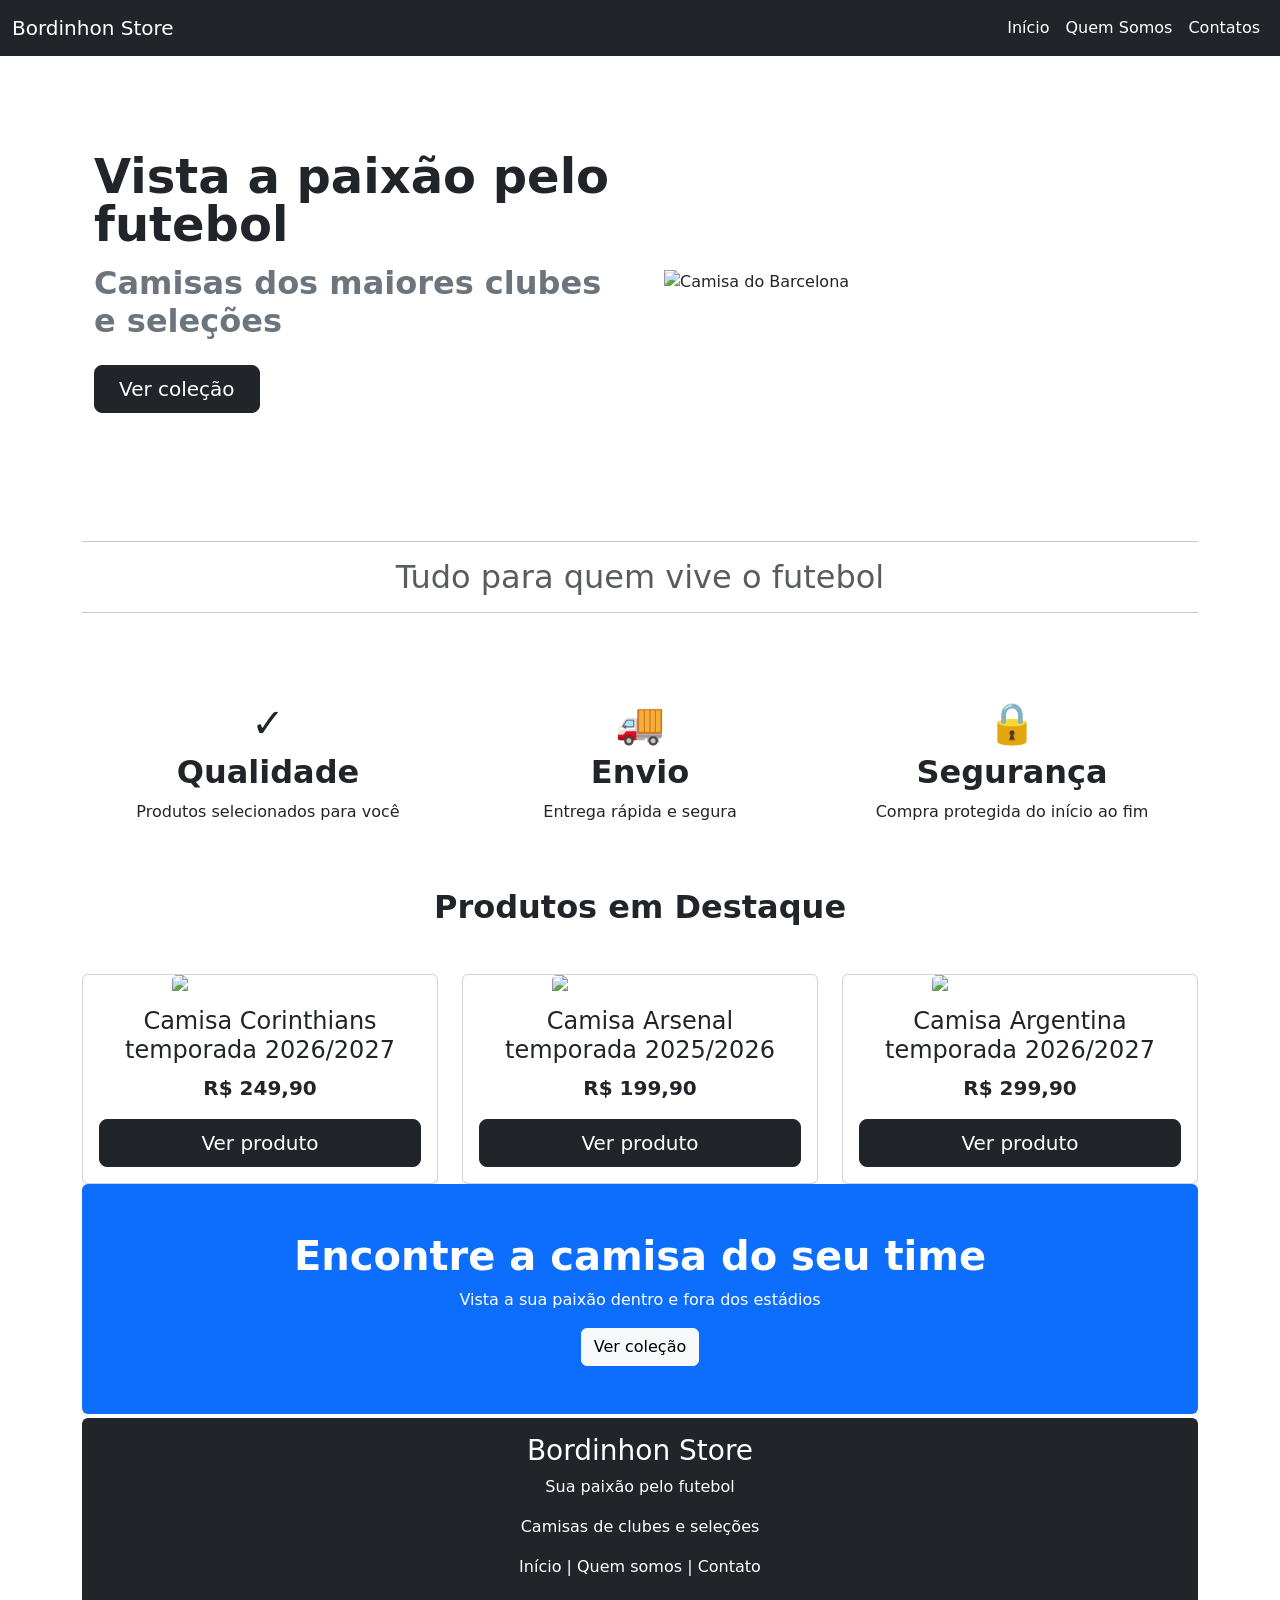
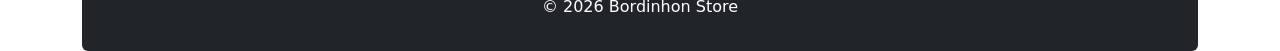
==== atividade-2/index.html @ ce66d5db "Rename index.html to atividade-2/index.html" ====
<!DOCTYPE html>
<html lang="en">
<head>
    <meta charset="UTF-8">
    <meta name="viewport" content="width=device-width, initial-scale=1.0">
    <title>Bordinhon Store</title>
    <link href="https://cdn.jsdelivr.net/npm/bootstrap@5.3.8/dist/css/bootstrap.min.css" rel="stylesheet">
    <link rel="stylesheet" href="style.css">
</head>
<body>
    <header>
        <nav class= "navbar navbar-expand-lg bg-dark">
        <div class="container-fluid">
            <a class="navbar-brand text-white" href="index.html">
                Bordinhon Store
            </a>
            <button class="navbar-toggler" type="button" data-bs-toggle="collapse" data-bs-target="#menu">
                <span class="navbar-toggler-icon"></span>
            </button>
            <div class="collapse navbar-collapse" id="menu">
            <ul class="navbar-nav ms-auto">
                <li class="nav-item">
                    <a class="nav-link text text-white"  href="index.html">Início</a>
                </li>
                <li class="nav-item">
                    <a class="nav-link text text-white"   href="quemsomos.html">Quem Somos</a>
                </li>
                    <li class="nav-item">
                        <a class="nav-link text text-white"   href="contato.html">Contatos</a>    
            </li>    
         </ul>
        </div>
        </div>
        </nav>
    </header>

        <div class="container col-xxl-8 px-4 py-5 hero">
            <div class="row flex-lg-row-reverse align-items-center g-5 py-5">
                <div class="col-10 col-sm-8 col-lg-6">
                    <img src="./imagens/camisa_barcelona_home_2024_25_vinho_5107_1_d341e920ec46adf8221fdfc56de512dc.webp" class="d-block mx-lg-auto img-fluid" alt="Camisa do Barcelona" >
                </div>
                    <div class="col-lg-6 hero-conteudo">
                        <h1 class="display-5 fw-bold lh-1 mb-3">Vista a paixão pelo futebol</h1>
                        <h2 class=" fw-semibold text-secondary mb-4 subtitulo-hero">Camisas dos maiores clubes e seleções</h2>
                        <div class="d-grid gap-2 d-md-flex justify-content-md-start">
                            <button type="button" class="btn btn-dark btn-lg px-4 me-md-2" > Ver coleção </button>
                        </div>
                    </div>
                </div>
            </div>
        
        <div class="container text-center py-3">
            <hr>
            <h2 class="text-muted mb-0">Tudo para quem vive o futebol</h2>
            <hr>
        </div>
   
    <div class="container col-xxl-8 px-4 py-5">
        <div class="row align-items-center">
            <div class="col text-center">
                <div class="fs-1">✓</div>
                <h2 class="fw-semibold">Qualidade</h2>
                <p>Produtos selecionados para você</p>
            </div>
            <div class="col text-center">
                <div class="fs-1">🚚</div>
                <h2 class="fw-semibold">Envio</h2>
                <p>Entrega rápida e segura</p>
            </div>
            <div class="col text-center">
                <div class="fs-1">🔒</div>
                <h2 class="fw-semibold">Segurança</h2>
                <p>Compra protegida do início ao fim</p>
            </div>
        </div>
    </div>

    <div class="container">
        <h2 class="text-center fw-semibold mb-5">Produtos em Destaque</h2>
        <div class="row g-4 align-items-stretch">
            <div class="col">
        <div class="card produto">
            <img class="card-img-top w-50 mx-auto" src="./imagens/camisa corinthians 26-27.webp">
            <div class="card-body">
            <h4 class="card-title text-center titulo-produto">
                Camisa Corinthians temporada 2026/2027</h4>
            <p class="card-text text-center fw-bold fs-5">
                R$ 249,90</p>
                <div class="text-center">
            <a href="#" class="btn btn-dark btn-lg w-100">
                Ver produto</a>
                </div>
            </div>
            </div>
        </div>
            <div class="col">
                <div class="card produto">
                    <img class="card-img-top w-50 mx-auto" src="./imagens/camisa arsenal 25-26.webp">
                    <div class="card-body">
                    <h4 class="card-title text-center titulo-produto">
                        Camisa Arsenal temporada 2025/2026</h4>
                        <p class="card-text text-center fw-bold fs-5">R$ 199,90</p>
                        <div class="text-center">
                        <a href="#" class="btn btn-dark btn-lg w-100">
                            Ver produto</a>
                            </div>
                    </div>
                </div>
            </div>
            <div class="col">
                <div class="card produto">
                    <img class="card-img-top w-50 mx-auto" src="./imagens/Argentina shirt.jpg">
                    <div class="card-body">
                        <h4 class="card-title text-center titulo-produto">
                            Camisa Argentina temporada 2026/2027</h4>
                            <p class="card-text text-center fw-bold fs-5">R$ 299,90</p>
                            <div class="text-center">
                                <a href="#" class="btn btn-dark btn-lg w-100">
                                    Ver produto
                                </a>
                            </div>
                    </div>
                </div>
            </div>
                </div>
            </div>



            <div class="container">
                <div class="p-5 text-center bg-primary text-white rounded">
                    <h2 class="fw-semibold display-6">Encontre a camisa do seu time</h2>
                    <p>Vista a sua paixão dentro e fora dos estádios</p>
                    <a href="#" class="btn btn-light">Ver coleção</a>
                </div>
            </div>
        
    <footer>
        <div class="container mt-1">
            <div class="bg-dark text-white rounded p-3 text-center ">
                    <h3>Bordinhon Store</h3>
                    <p>Sua paixão pelo futebol</p>
                    <p>Camisas de clubes e seleções</p>
                    <p>Início | Quem somos | Contato </p>
                        <p> © 2026 Bordinhon Store</p>
                
            </div>
        </div>
    </footer>

    <script src="https://cdn.jsdelivr.net/npm/bootstrap@5.3.8/dist/js/bootstrap.bundle.min.js"></script>
</body>
</html>
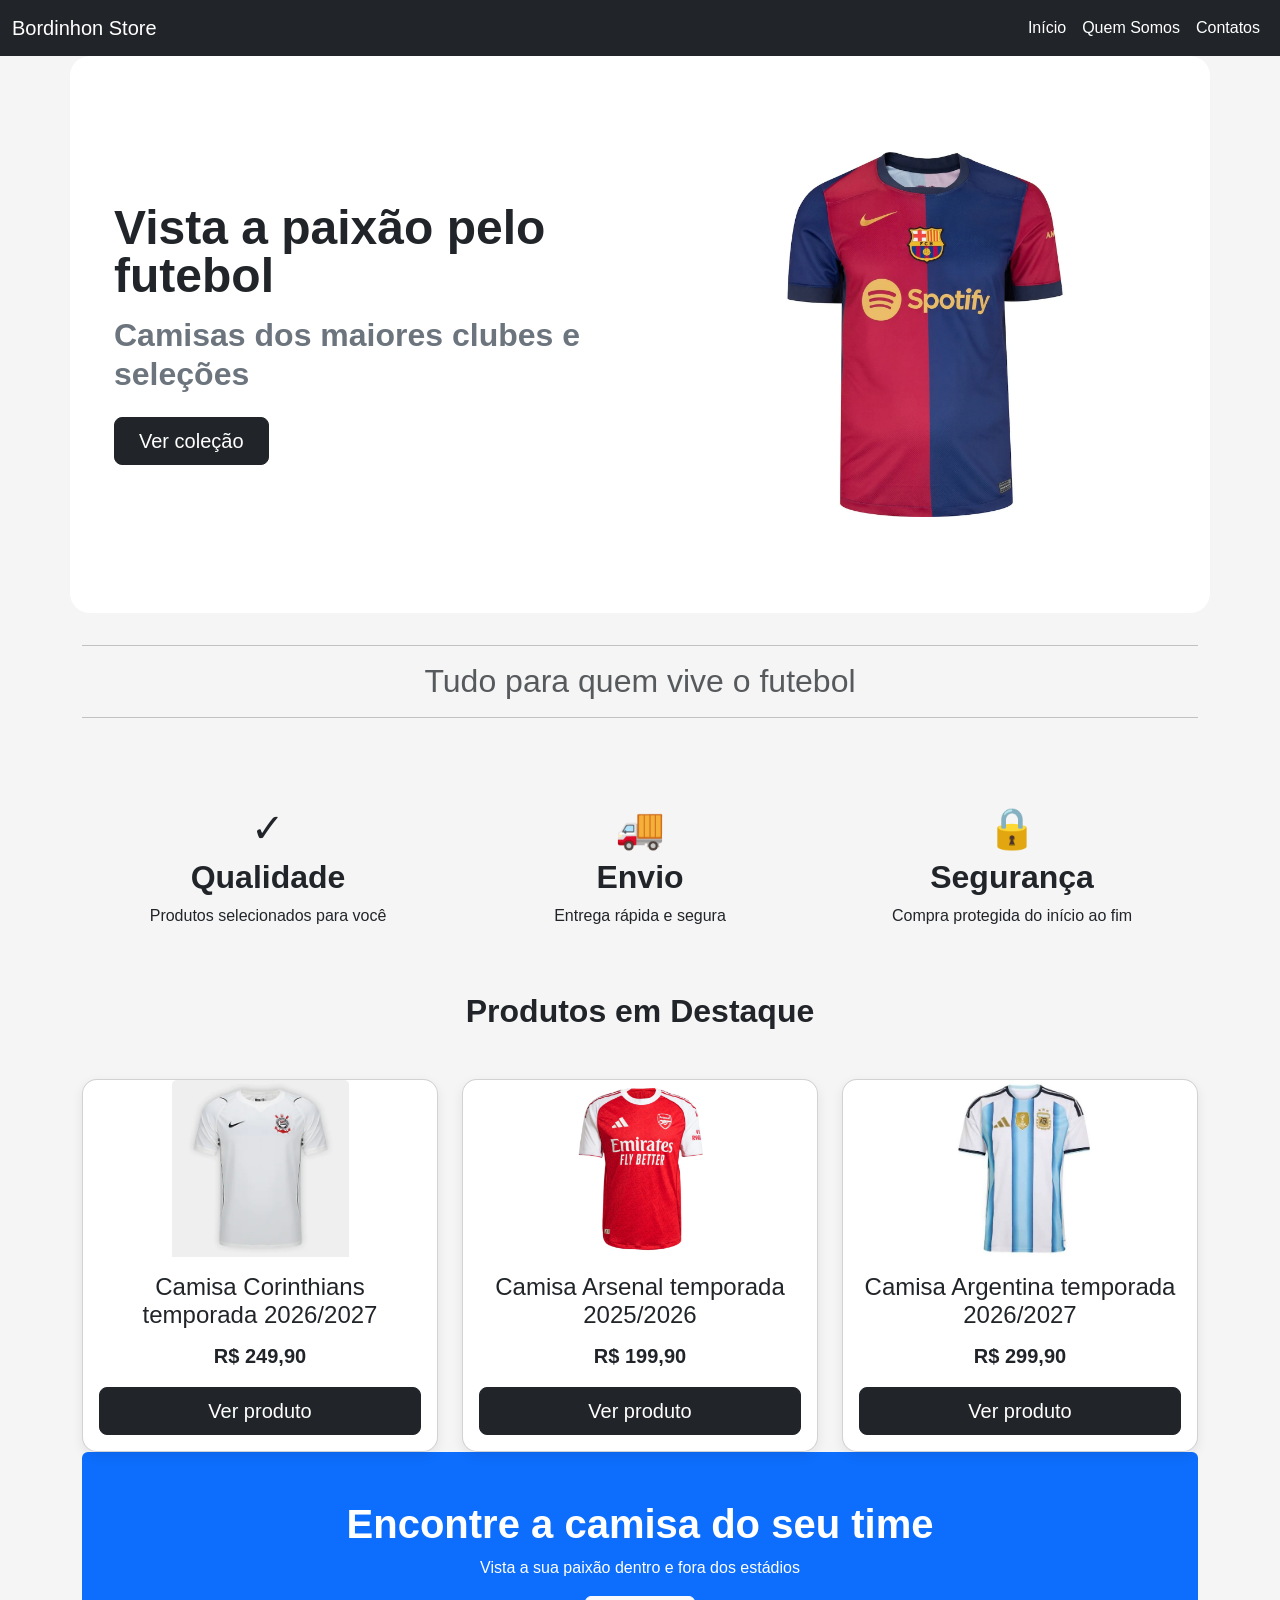
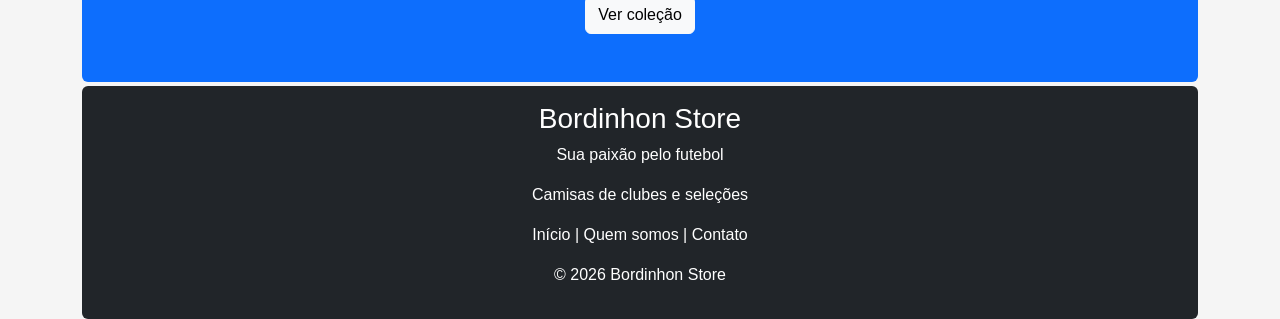
==== commit e19c6f37: "Fix HTML encoding issues in index.html" ====
--- a/atividade-2/index.html
+++ b/atividade-2/index.html
@@ -9,7 +9,7 @@
 </head>
 <body>
     <header>
-        <nav class= "navbar navbar-expand-lg bg-dark">
+        <nav class= "navbar navbar-expand-lg bg-dark navbar-dark">
         <div class="container-fluid">
             <a class="navbar-brand text-white" href="index.html">
                 Bordinhon Store
--- a/atividade-2/style.css
+++ b/atividade-2/style.css
@@ -0,0 +1,78 @@
+body{
+    background-color: #f5f5f5;
+    font-family: Arial, sans-serif;
+}
+.produto{
+    border-radius: 15px;
+    transition: 0.3s;
+    box-shadow: 0 4px 12px rgba(0, 0, 0, 0.08);
+}
+.produto:hover{
+    transform:translateY(-5px);
+}
+.imagem-produto{
+    width: 50%;
+    margin: 20px auto;
+    display: block;
+    transition: 0.3s;
+}
+.hero{
+    background-color: white;
+    border-radius: 20px;
+}
+.hero img{
+    width: 70%;
+    margin: auto;
+}
+.subtitulo-hero{
+    color: #555;
+}
+.hero-conteudo{
+    max-width: 550px;
+}
+.titulo-produto{
+    min-height: 60px;
+}
+.historia img{
+    border-radius: 15px;
+    box-shadow: 0 4px 12px rgba(0, 0, 0, 0.08);
+}
+.texto-paixao{
+    max-width: 800px;
+    margin: 0 auto;
+}
+.valor-card{
+    border: none;
+    border-radius: 15px;
+    transition: 0.3s;
+    box-shadow: 0 4px 12px rgba(0, 0, 0, 0.08);
+}
+.valor-card:hover{
+    transform:translateY(-5px);
+}
+.valores{
+    max-width: 800px;
+    margin: 0 auto;
+}
+.formulario-contato{
+    background-color: white;
+    padding: 40px;
+    border-radius: 15px;
+    box-shadow: 0 4px 12px rgba(0, 0, 0, 0.08);
+}
+.formulario-contato .form-control{
+    border-radius: 10px;
+}
+.botao-contato{
+    border-radius: 10px;
+    padding: 10px 30px;
+}
+.contato-card{
+    border: none;
+    border-radius: 15px;
+    transition: 0.3s;
+    box-shadow: 0 4px 12px rgba(0, 0, 0, 0.08);
+}
+.contato-card:hover{
+    transform:translateY(-5px);
+}
